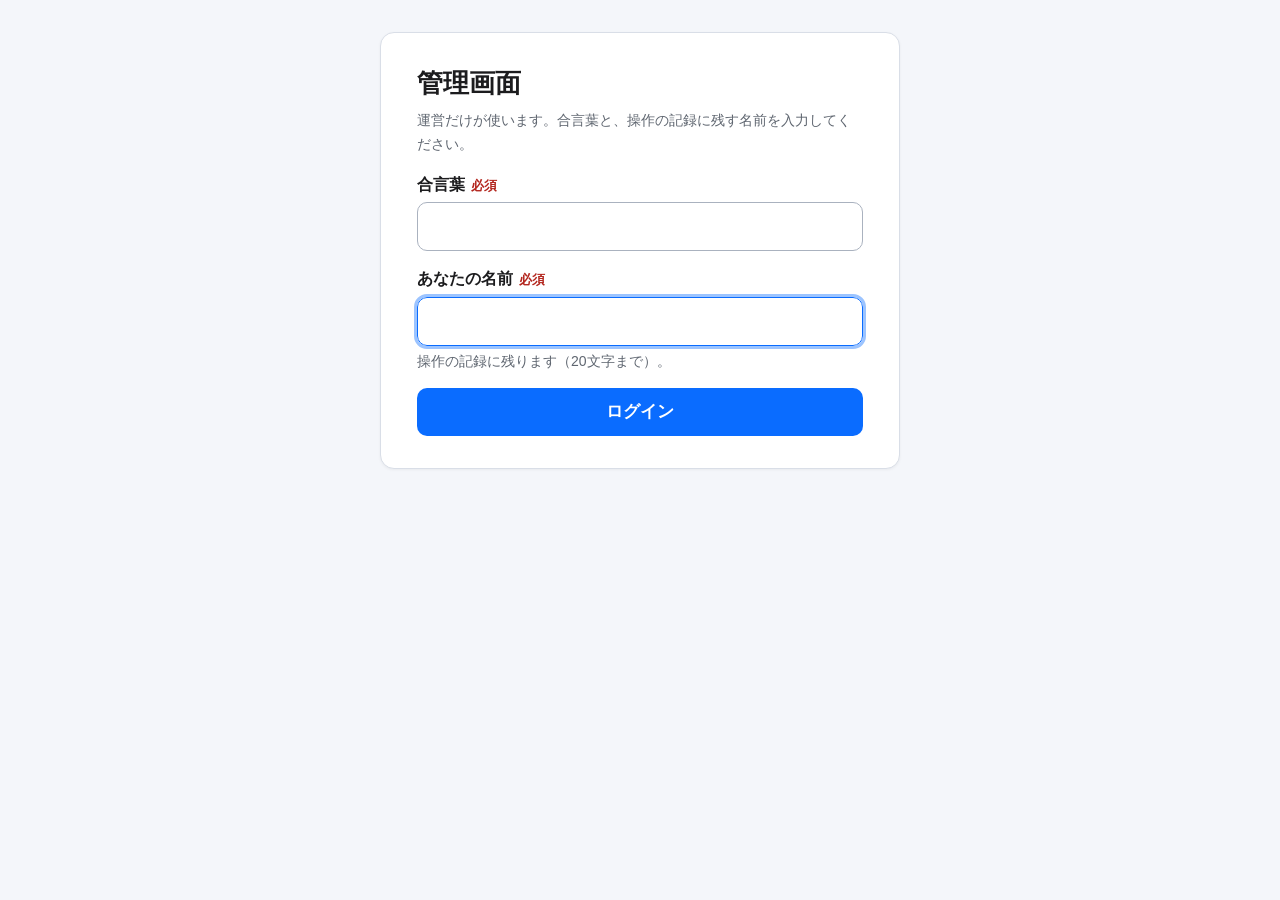
==== admin.html @ b3010f96 "Add files via upload" ====
<!DOCTYPE html>
<html lang="ja">
<head>
<meta charset="utf-8">
<meta name="viewport" content="width=device-width, initial-scale=1">
<meta name="robots" content="noindex">
<title>管理画面</title>
<link rel="stylesheet" href="css/style.css">
</head>
<body>
<div class="wrap" id="app"><p class="muted">読み込み中…</p></div>
<script src="js/config.js"></script>
<script src="js/rules.js"></script>
<script src="js/api.js"></script>
<script src="js/person-fields.js"></script>
<script src="js/page-admin.js"></script>
</body>
</html>
---- css/style.css ----
/* 色とフォントは、ここ（:root）だけ直せば全体が変わります */
:root{
  --bg:#f4f6fa; --card:#fff; --text:#1c1c1e; --muted:#5f6670; --line:#d9dee7;
  --accent:#0a6cff; --accent-d:#0856cc; --accent-bg:#e8f1ff; --focus:#9cc4ff;
  --ok:#1a7f37; --ok-bg:#e6f4ea;
  --wait:#9a5b00; --wait-bg:#fff3d6; --ng:#b3261e; --ng-bg:#fde8e6; --gray-bg:#eceef2;
  --input-border:#aab2bf; --disabled:#b9c0cc; --overlay:rgba(28,28,30,.55);
  --font:"Hiragino Kaku Gothic ProN","Hiragino Sans","Yu Gothic","Noto Sans JP",sans-serif;
}
*{box-sizing:border-box}
[hidden]{display:none!important}
html{-webkit-text-size-adjust:100%}
body{margin:0;background:var(--bg);color:var(--text);font-family:var(--font);font-size:16px;line-height:1.7;overflow-wrap:anywhere}
.wrap{max-width:720px;margin:0 auto;padding:16px}
.frame{background:var(--card);border:1px solid var(--line);border-radius:14px;padding:20px 16px;box-shadow:0 1px 3px rgba(0,0,0,.05);margin:0 0 16px}
h1{font-size:22px;line-height:1.4;margin:0 0 4px}
h2{font-size:18px;margin:20px 0 8px}
p{margin:8px 0}
.muted{color:var(--muted);font-size:14px}
.meta{margin:8px 0 0;padding:0;list-style:none;font-size:15px}
.meta li{margin:2px 0}
.banner{border-radius:12px;padding:14px;margin:16px 0;text-align:center}
.banner.before{background:var(--gray-bg)}
.banner.open{background:var(--ok-bg);color:var(--ok);font-weight:700}
.banner.wait{background:var(--wait-bg);color:var(--wait);font-weight:700}
.banner.closed{background:var(--gray-bg);color:var(--muted);font-weight:700}
.count{font-size:28px;font-weight:700;letter-spacing:.02em;color:var(--text)}
.notices{margin:12px 0 0;padding:0;list-style:none}
.notices li{background:var(--wait-bg);border-radius:10px;padding:10px 12px;margin:8px 0;font-size:15px}
.notices b{display:block}
.cat{border:1px solid var(--line);border-radius:12px;padding:12px 14px;margin:10px 0}
.cat-head{display:flex;justify-content:space-between;gap:8px;align-items:flex-start;flex-wrap:wrap}
.cat-name{font-weight:700}
.cat-sub{font-size:14px;color:var(--muted)}
.chip{display:inline-block;font-size:14px;font-weight:700;border-radius:99px;padding:2px 12px;white-space:nowrap}
.chip.ok{background:var(--ok-bg);color:var(--ok)}
.chip.wait{background:var(--wait-bg);color:var(--wait)}
.chip.gray{background:var(--gray-bg);color:var(--muted)}
.bar{height:8px;background:var(--gray-bg);border-radius:99px;margin-top:8px;overflow:hidden}
.bar i{display:block;height:100%;background:var(--accent)}
.bar i.full{background:var(--wait)}
.btn{display:flex;align-items:center;justify-content:center;width:100%;min-height:48px;padding:10px 16px;border:0;border-radius:10px;background:var(--accent);color:#fff;font:inherit;font-weight:700;font-size:17px;text-decoration:none;cursor:pointer}
.btn:hover{background:var(--accent-d)}
.btn.disabled,.btn:disabled{background:var(--disabled);cursor:not-allowed}
.btn.sub{background:#fff;color:var(--accent);border:2px solid var(--accent)}
.btn.danger{background:#fff;color:var(--ng);border:2px solid var(--ng)}
.btn.danger:hover{background:var(--ng-bg)}
.btn-row{display:flex;gap:10px;flex-wrap:wrap;margin-top:12px}
.btn-row .btn{flex:1 1 200px}
.btn.link{background:none;color:var(--accent);min-height:44px;width:auto;padding:6px 0;font-weight:400;font-size:16px;justify-content:flex-start}
.field{margin:14px 0}
label,.lbl{display:block;font-weight:700;margin-bottom:4px;font-size:16px}
.ymd{display:flex;align-items:center;gap:4px}
.ymd input{flex:0 1 auto;min-width:0;text-align:center;padding:10px 4px}
.ymd input.y{width:5em}
.ymd input.md{width:3.2em}
.ymd span{margin-right:6px}
.seg{display:flex;gap:8px}
.seg label{position:relative;flex:1 1 0;margin:0;font-size:15px}
.seg input{position:absolute;opacity:0;width:1px;height:1px;min-height:0;padding:0;border:0}
.seg span{display:flex;align-items:center;justify-content:center;min-height:48px;padding:6px 8px;border:2px solid var(--input-border);border-radius:10px;background:#fff;color:var(--muted);text-align:center;line-height:1.3;cursor:pointer}
.seg input:checked+span{border-color:var(--accent);background:var(--accent-bg);color:var(--accent)}
.seg input:checked+span::before{content:"✓";margin-right:4px}
.seg input:focus-visible+span{outline:3px solid var(--focus)}
.dupr-num{margin-top:8px}
fieldset:not([data-dupr="yes"]) .dupr-num,fieldset:not([data-dupr="yes"]) .dupr-id{display:none}
.req{color:var(--ng);font-size:13px;margin-left:6px}
.opt{color:var(--muted);font-size:13px;margin-left:6px;font-weight:400}
input,select,textarea{width:100%;min-height:48px;padding:10px 12px;font:inherit;font-size:16px;border:1px solid var(--input-border);border-radius:10px;background:#fff;color:var(--text)}
input:focus,select:focus,textarea:focus{outline:3px solid var(--focus);border-color:var(--accent)}
input.invalid,select.invalid,textarea.invalid{border-color:var(--ng);border-width:2px}
.hint{font-size:14px;color:var(--muted);margin:4px 0 0}
.err{font-size:14px;font-weight:700;color:var(--ng);margin:4px 0 0}
.err:empty{display:none}
.alert{background:var(--ng-bg);color:var(--ng);border-radius:10px;padding:10px 12px;font-weight:700;margin:12px 0}
.alert:empty{display:none}
textarea{min-height:140px;resize:vertical;line-height:1.6}
fieldset{border:1px solid var(--line);border-radius:12px;padding:4px 14px 14px;margin:16px 0;min-width:0}
legend{font-weight:700;padding:0 8px;font-size:17px}
.overlay{position:fixed;inset:0;z-index:10;background:var(--overlay);display:flex;align-items:center;justify-content:center;padding:16px}
.dialog{background:#fff;border-radius:14px;padding:22px 18px;text-align:center;max-width:420px;width:100%}
.dialog:focus{outline:none}
.spin{width:36px;height:36px;border:4px solid var(--gray-bg);border-top-color:var(--accent);border-radius:50%;margin:0 auto 12px;animation:spin 1s linear infinite}
@keyframes spin{to{transform:rotate(360deg)}}
.big-status{text-align:center;border-radius:14px;padding:18px 12px;margin:8px 0 16px}
.big-status.ok{background:var(--ok-bg);color:var(--ok)}
.big-status.wait{background:var(--wait-bg);color:var(--wait)}
.big-status .t{font-size:24px;font-weight:700;line-height:1.4}
.no{font-size:26px;font-weight:700;letter-spacing:.06em;text-align:center;margin:4px 0}
.linkbox{display:flex;gap:8px;flex-wrap:wrap;align-items:stretch}
.linkbox input{flex:1 1 220px;min-width:0;background:var(--gray-bg)}
.linkbox .btn{flex:0 0 auto;width:auto;min-width:120px}
.warn{background:var(--wait-bg);border-radius:10px;padding:10px 12px;font-size:15px;margin:12px 0}
dl.sum{margin:8px 0;display:grid;grid-template-columns:7em 1fr;gap:6px 8px}
dl.sum dt{color:var(--muted);font-size:15px}
dl.sum dd{margin:0}
h3{font-size:17px;margin:16px 0 4px}
/* ---- 管理画面（admin.html） ---- */
.tablewrap{overflow-x:auto;-webkit-overflow-scrolling:touch;margin:8px 0;border:1px solid var(--line);border-radius:10px}
table{border-collapse:collapse;width:100%;min-width:560px;font-size:14px;background:#fff}
th,td{padding:8px 10px;border-bottom:1px solid var(--line);text-align:left;white-space:nowrap;vertical-align:middle}
th{background:var(--gray-bg);font-size:13px}
table.atable{min-width:960px}
table.atable td.wrapok{white-space:normal;min-width:6em}
tr.cancelled td{color:var(--muted);text-decoration:line-through}
tr.cancelled td:nth-child(2){text-decoration:none}
.admin-stat{display:flex;gap:8px;flex-wrap:wrap;margin:8px 0}
.tabs{gap:4px;flex-wrap:wrap;margin:14px 0 0;border-bottom:2px solid var(--line)}
.tab{display:block;padding:8px 16px 6px;border:1px solid transparent;border-bottom:0;border-radius:10px 10px 0 0;background:none;color:var(--muted);font:inherit;text-align:center;font-size:15px;line-height:1.4;margin-bottom:-2px;cursor:pointer}
.tab small{display:block;font-size:12px}
.tab.on{background:#fff;color:var(--text);font-weight:700;border-color:var(--line);border-bottom:2px solid #fff}
.tab:hover{color:var(--accent)}
.only-pc{display:none}
.btn.mini{white-space:nowrap;width:auto;min-height:44px;padding:6px 12px;font-size:14px;border-width:2px}
.ops{display:flex;gap:6px;flex-wrap:wrap}
.head-row{display:flex;justify-content:space-between;align-items:flex-start;gap:12px;flex-wrap:wrap}
.cap-row{display:flex;gap:8px;align-items:flex-end;flex-wrap:wrap;margin:8px 0}
.cap-row .field{margin:0;flex:0 1 160px}
.cap-row .btn{width:auto;min-width:120px}
.dialog.form{text-align:left;max-width:720px;max-height:92vh;overflow:auto}
.dialog.form h2{margin-top:0}
.plain{margin:6px 0;padding:0 0 0 1.2em}
@media (min-width:700px){.wrap{padding:24px}.frame{padding:28px}h1{font-size:26px}}
/* ---- PC向け（画面の幅が960px以上のとき） ---- */
@media (min-width:960px){
  .wrap{max-width:1200px;padding:32px}
  .frame{padding:32px 36px}
  #v-form{max-width:960px;margin-left:auto;margin-right:auto}
  #v-done,#v-message,#v-my{max-width:640px;margin-left:auto;margin-right:auto}
  .event-grid{display:grid;grid-template-columns:minmax(0,1fr) 360px;column-gap:36px;grid-template-areas:"cats meta" "cats notices" "cats banner" "cats note" "cats btn" "cats .";grid-template-rows:auto auto auto auto auto 1fr;margin-top:16px}
  .event-grid>.meta{grid-area:meta;margin:0 0 12px;padding:14px 16px;background:var(--bg);border-radius:12px}
  .event-grid>.notices{grid-area:notices;margin:0 0 12px}
  .event-grid>.banner{grid-area:banner;margin:0 0 12px}
  .event-grid>.note{grid-area:note;margin:0 0 4px}
  .event-grid>.btn{grid-area:btn;margin-top:4px!important}
  .event-grid>.cats{grid-area:cats}
  .event-grid>.cats>h2{margin-top:0}
  .fgrid{display:grid;grid-template-columns:1fr 1fr;column-gap:24px}
  .fgrid>.field{margin:10px 0}
  fieldset{padding:8px 20px 14px}
  .field.pc-half{max-width:calc(50% - 12px)}
  .btn.pc-center{max-width:400px;margin-left:auto;margin-right:auto}
  /* 管理画面：タブで切り替え・表は横スクロールなし */
  .only-sp{display:none}
  .only-pc{display:block}
  .tabs.only-pc{display:flex}
  .tablewrap{overflow-x:visible}
  table,table.atable{min-width:0;font-size:15px}
  th,td{padding:10px 12px}
  table.atable th,table.atable td{padding:8px 8px}
  .cap-row .field{flex:0 1 200px}
}
@media (min-width:960px) and (max-width:1139px){
  table.atable{font-size:14px}
  table.atable th,table.atable td{padding:8px 5px}
  table.atable .chip{font-size:13px;padding:2px 8px}
  .btn.mini{padding:6px 8px;font-size:13px}
}
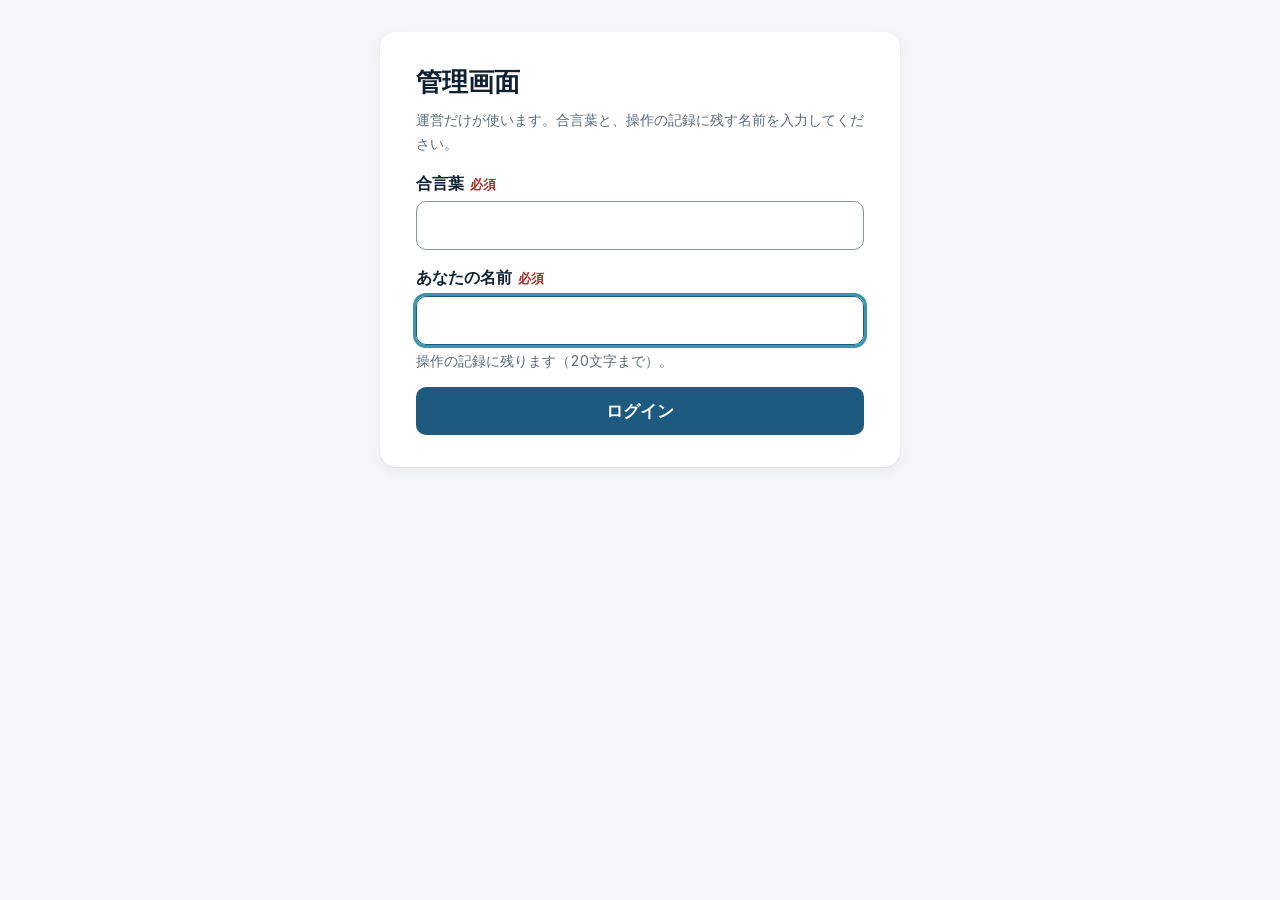
==== commit 62a9c430: "Add files via upload" ====
--- a/admin.html
+++ b/admin.html
@@ -4,7 +4,8 @@
 <meta charset="utf-8">
 <meta name="viewport" content="width=device-width, initial-scale=1">
 <meta name="robots" content="noindex">
-<title>管理画面</title>
+<title>東海地区交流大会 Vol.3｜管理画面</title>
+<link rel="icon" href="img/favicon.svg" type="image/svg+xml">
 <link rel="stylesheet" href="css/style.css">
 </head>
 <body>
--- a/css/style.css
+++ b/css/style.css
@@ -1,18 +1,36 @@
-/* 色とフォントは、ここ（:root）だけ直せば全体が変わります */
+/* 数字と英字だけ Inter（自分のサイトから出す。日本語は下の --font の標準フォント）。太さは 400 と 700 の2つだけ（600 は 700 で出る） */
+@font-face{font-family:"Inter";font-style:normal;font-weight:400;font-display:swap;src:url(../fonts/inter-latin.woff2) format("woff2");unicode-range:U+0000-00FF, U+0131, U+0152-0153, U+02BB-02BC, U+02C6, U+02DA, U+02DC, U+0304, U+0308, U+0329, U+2000-206F, U+20AC, U+2122, U+2191, U+2193, U+2212, U+2215, U+FEFF, U+FFFD}
+@font-face{font-family:"Inter";font-style:normal;font-weight:700;font-display:swap;src:url(../fonts/inter-latin.woff2) format("woff2");unicode-range:U+0000-00FF, U+0131, U+0152-0153, U+02BB-02BC, U+02C6, U+02DA, U+02DC, U+0304, U+0308, U+0329, U+2000-206F, U+20AC, U+2122, U+2191, U+2193, U+2212, U+2215, U+FEFF, U+FFFD}
+/* 色とフォントは、ここ（:root）だけ直せば全体が変わります
+   配色（2026-11-25）：土台の紺・海の青・水色はそのまま。背景・文字・線をやわらかくし、箱は枠線でなく影で区切る（--line-soft は表の中の区切り、--mine-bg は自分の行、--chip は小さな印） */
 :root{
-  --bg:#f4f6fa; --card:#fff; --text:#1c1c1e; --muted:#5f6670; --line:#d9dee7;
-  --accent:#0a6cff; --accent-d:#0856cc; --accent-bg:#e8f1ff; --focus:#9cc4ff;
-  --ok:#1a7f37; --ok-bg:#e6f4ea;
-  --wait:#9a5b00; --wait-bg:#fff3d6; --ng:#b3261e; --ng-bg:#fde8e6; --gray-bg:#eceef2;
-  --input-border:#aab2bf; --disabled:#b9c0cc; --overlay:rgba(28,28,30,.55);
-  --font:"Hiragino Kaku Gothic ProN","Hiragino Sans","Yu Gothic","Noto Sans JP",sans-serif;
+  --bg:#f4f6f8; --card:#fff; --text:#0f2133; --muted:#5a6b7b; --line:#e1e7ec; --line-soft:#eef2f5;
+  --accent:#1e5a80; --accent-d:#16465f; --accent-bg:#e4edf3; --focus:#3b95ad; --tint:#f4f8fb;
+  --ok:#1a6650; --ok-bg:#e1efe9;
+  --wait:#7d4e00; --wait-bg:#f8eed8; --wait-bar:#b9822c; --ng:#a3302a; --ng-bg:#f8e6e3; --gray-bg:#e8edf1;
+  --input-border:#8394a2; --pill-border:#c2cdd6; --disabled:#dce3e9; --overlay:rgba(20,38,58,.55);
+  --brand:#14263a; --sky:#7fccdd;
+  --mine-bg:#e8f1f7; --chip:#14526f; --chip-bg:#e3f4f8; --sub-on-brand:#c9d6e1;
+  --radius-card:16px; --shadow-card:0 1px 2px rgba(15,33,51,.06),0 4px 14px rgba(15,33,51,.05); --shadow-raise:0 8px 22px rgba(15,33,51,.18);
+  --font:"Inter","Hiragino Kaku Gothic ProN","Hiragino Sans","Yu Gothic","Noto Sans JP",sans-serif;
 }
 *{box-sizing:border-box}
 [hidden]{display:none!important}
 html{-webkit-text-size-adjust:100%}
-body{margin:0;background:var(--bg);color:var(--text);font-family:var(--font);font-size:16px;line-height:1.7;overflow-wrap:anywhere}
+body{margin:0;background:var(--bg);color:var(--text);font-family:var(--font);font-size:16px;line-height:1.7;overflow-wrap:anywhere;font-variant-numeric:tabular-nums}
+/* ページの上の紺の帯（右の斜めの2本は、ポスターの形をもとにした飾り） */
+.site-head{position:relative;overflow:hidden;background:var(--brand);color:#fff}
+.site-head::before,.site-head::after{content:"";position:absolute;top:0;bottom:0;transform:skewX(-28deg)}
+.site-head::before{right:46px;width:34px;background:var(--accent)}
+.site-head::after{right:14px;width:16px;background:var(--sky);opacity:.55}
+.site-head-in{position:relative;z-index:1;max-width:720px;margin:0 auto;padding:12px 96px 12px 16px;display:flex;align-items:baseline;flex-wrap:wrap;gap:0 12px}
+.site-brand{font-size:12px;font-weight:700;letter-spacing:.08em;color:var(--sky)}
+.site-name{font-size:16px;font-weight:700;line-height:1.4}
+body.screen .site-head{display:none}
+/* 見出しの前の、水色の斜めの印 */
+.frame h2:not(.pr-title)::before{content:"";display:inline-block;width:6px;height:.95em;margin-right:8px;background:var(--sky);transform:skewX(-20deg);vertical-align:-.1em}
 .wrap{max-width:720px;margin:0 auto;padding:16px}
-.frame{background:var(--card);border:1px solid var(--line);border-radius:14px;padding:20px 16px;box-shadow:0 1px 3px rgba(0,0,0,.05);margin:0 0 16px}
+.frame{background:var(--card);border-radius:var(--radius-card);padding:20px 16px;box-shadow:var(--shadow-card);margin:0 0 16px}
 h1{font-size:22px;line-height:1.4;margin:0 0 4px}
 h2{font-size:18px;margin:20px 0 8px}
 p{margin:8px 0}
@@ -24,31 +42,66 @@
 .banner.open{background:var(--ok-bg);color:var(--ok);font-weight:700}
 .banner.wait{background:var(--wait-bg);color:var(--wait);font-weight:700}
 .banner.closed{background:var(--gray-bg);color:var(--muted);font-weight:700}
+/* 大会ページの見出し（D1）：右上に、ポスターと同じ傾きの斜めの帯3本と点を薄く敷く。文字は帯の手前で、地は白のまま（帯は右の端に寄せ、濃さも薄くして読みやすさを保つ） */
+.ev-hero{position:relative;margin:-20px -16px 0;padding:20px 16px 4px;border-radius:var(--radius-card) var(--radius-card) 0 0;overflow:hidden}
+.ev-hero>*{position:relative;z-index:1}
+.ev-hero::before{content:"";position:absolute;top:-10px;right:-30px;width:150px;height:calc(100% + 20px);
+  background:linear-gradient(90deg,transparent 0 18px,var(--sky) 18px 40px,transparent 40px 58px,var(--accent) 58px 70px,transparent 70px 88px,var(--sky) 88px 96px,transparent 96px);
+  opacity:.2;transform:skewX(-22deg)}
+.ev-hero::after{content:"";position:absolute;top:10px;right:118px;width:56px;height:36px;
+  background:radial-gradient(circle,var(--sky) 2.5px,transparent 3px) 0 0/12px 12px;opacity:.5}
+/* 大会ページの主ボタン（T1）：スマホではバナーの直下と、カテゴリの下の2か所。PC では下だけ（右の列） */
+.event-grid>.btn-top{margin:0 0 16px}
+.event-grid>.btn-main{margin-top:16px}
+.btn.link.to-event{display:flex;margin:0 0 4px;font-size:15px;text-decoration:underline;text-underline-offset:3px}
 .count{font-size:28px;font-weight:700;letter-spacing:.02em;color:var(--text)}
 .notices{margin:12px 0 0;padding:0;list-style:none}
 .notices li{background:var(--wait-bg);border-radius:10px;padding:10px 12px;margin:8px 0;font-size:15px}
 .notices b{display:block}
 .cat{border:1px solid var(--line);border-radius:12px;padding:12px 14px;margin:10px 0}
-.cat-head{display:flex;justify-content:space-between;gap:8px;align-items:flex-start;flex-wrap:wrap}
+/* 札（受付終了・残り○組など）は右上にそろえる（2026-11-27 レビュー9）。
+   ただし名前と札が1行に収まらないときは、札を名前の下の行へ回す（名前が「ミックスダ／ブルス」と途中で折れないように。2026-11-27 指示 T7）。
+   名前の側は、折り返さない長さ（max-content）を基本にし、それでも行に収まらない長い名前だけ折り返す */
+.cat-head{display:flex;flex-wrap:wrap;justify-content:space-between;gap:4px 8px;align-items:flex-start}
+.cat-head>div:first-child{flex:1 0 auto;max-width:100%;min-width:0}
+.cat-head .chip{flex:none}
 .cat-name{font-weight:700}
 .cat-sub{font-size:14px;color:var(--muted)}
 .chip{display:inline-block;font-size:14px;font-weight:700;border-radius:99px;padding:2px 12px;white-space:nowrap}
 .chip.ok{background:var(--ok-bg);color:var(--ok)}
 .chip.wait{background:var(--wait-bg);color:var(--wait)}
 .chip.gray{background:var(--gray-bg);color:var(--muted)}
+/* 札のアイコン（D2）。文字の前に小さく、文字と同じ色 */
+.chip-i{display:inline-block;width:14px;height:14px;margin:0 4px 0 -2px;vertical-align:-2px;flex:none}
 .bar{height:8px;background:var(--gray-bg);border-radius:99px;margin-top:8px;overflow:hidden}
 .bar i{display:block;height:100%;background:var(--accent)}
-.bar i.full{background:var(--wait)}
+.bar i.full{background:var(--wait-bar)}
+.bar-n{margin-top:4px;font-size:13px;color:var(--muted);text-align:right;font-variant-numeric:tabular-nums}
 .btn{display:flex;align-items:center;justify-content:center;width:100%;min-height:48px;padding:10px 16px;border:0;border-radius:10px;background:var(--accent);color:#fff;font:inherit;font-weight:700;font-size:17px;text-decoration:none;cursor:pointer}
 .btn:hover{background:var(--accent-d)}
-.btn.disabled,.btn:disabled{background:var(--disabled);cursor:not-allowed}
+/* 送信ボタンの直上の見直し用の1行（T4） */
+.send-sum{margin:12px 0 8px;padding:8px 12px;border-radius:10px;background:var(--tint);font-size:14px;line-height:1.5}
+.send-sum-l{display:block;font-size:12px;color:var(--muted)}
+#send-sum-t{font-weight:700}
+#send-sum-t .nw{display:inline-block;max-width:100%}
+/* 2行のボタン：1行目が本文、2行目が補足。どちらも行の途中では折り返さない */
+.btn-2l{flex-direction:column;gap:2px;line-height:1.35}
+.btn-2l>span{white-space:nowrap}
+.btn-2l .btn-note{font-size:14px}
+.btn.disabled,.btn:disabled{background:var(--disabled);color:var(--muted);cursor:not-allowed}
 .btn.sub{background:#fff;color:var(--accent);border:2px solid var(--accent)}
 .btn.danger{background:#fff;color:var(--ng);border:2px solid var(--ng)}
 .btn.danger:hover{background:var(--ng-bg)}
 .btn-row{display:flex;gap:10px;flex-wrap:wrap;margin-top:12px}
 .btn-row .btn{flex:1 1 200px}
 .btn.link{background:none;color:var(--accent);min-height:44px;width:auto;padding:6px 0;font-weight:400;font-size:16px;justify-content:flex-start}
-.field{margin:14px 0}
+/* position:relative は、所属サークルの入力候補（club-suggest.js）を欄のすぐ下に重ねるため */
+.field{margin:14px 0;position:relative}
+/* 所属サークルの入力候補 */
+.suggest{position:absolute;left:0;right:0;z-index:5;margin:2px 0 0;padding:0;list-style:none;background:#fff;border:1px solid var(--input-border);border-radius:10px;box-shadow:0 4px 12px rgba(0,0,0,.15);overflow:hidden}
+.suggest[hidden]{display:none}
+.suggest li{min-height:40px;padding:10px 12px;font-size:16px;cursor:pointer}
+.suggest li:hover,.suggest li[aria-selected="true"]{background:var(--accent-bg)}
 label,.lbl{display:block;font-weight:700;margin-bottom:4px;font-size:16px}
 .ymd{display:flex;align-items:center;gap:4px}
 .ymd input{flex:0 1 auto;min-width:0;text-align:center;padding:10px 4px}
@@ -120,11 +173,20 @@
 .dialog.form{text-align:left;max-width:720px;max-height:92vh;overflow:auto}
 .dialog.form h2{margin-top:0}
 .plain{margin:6px 0;padding:0 0 0 1.2em}
-@media (min-width:700px){.wrap{padding:24px}.frame{padding:28px}h1{font-size:26px}}
+@media (min-width:700px){.wrap{padding:24px}.frame{padding:28px}h1{font-size:26px}.site-head-in{padding:14px 120px 14px 24px}}
+@media (min-width:700px){.ev-hero{margin:-28px -28px 0;padding:28px 28px 4px}.ev-hero::before{width:220px}.ev-hero::after{right:180px}}
+@media (min-width:960px){
+  .site-head-in{max-width:1200px;padding:16px 200px 16px 32px}
+  .site-head.wide .site-head-in{max-width:1100px}
+  .site-head::before{right:90px;width:60px}
+  .site-head::after{right:40px;width:26px}
+  .site-name{font-size:17px}
+}
 /* ---- PC向け（画面の幅が960px以上のとき） ---- */
 @media (min-width:960px){
   .wrap{max-width:1200px;padding:32px}
   .frame{padding:32px 36px}
+  .ev-hero{margin:-32px -36px 0;padding:32px 36px 4px}
   #v-form{max-width:960px;margin-left:auto;margin-right:auto}
   #v-done,#v-message,#v-my{max-width:640px;margin-left:auto;margin-right:auto}
   .event-grid{display:grid;grid-template-columns:minmax(0,1fr) 360px;column-gap:36px;grid-template-areas:"cats meta" "cats notices" "cats banner" "cats note" "cats btn" "cats .";grid-template-rows:auto auto auto auto auto 1fr;margin-top:16px}
@@ -132,7 +194,8 @@
   .event-grid>.notices{grid-area:notices;margin:0 0 12px}
   .event-grid>.banner{grid-area:banner;margin:0 0 12px}
   .event-grid>.note{grid-area:note;margin:0 0 4px}
-  .event-grid>.btn{grid-area:btn;margin-top:4px!important}
+  .event-grid>.btn{grid-area:btn;margin-top:4px}
+  .event-grid>.btn-top{display:none}
   .event-grid>.cats{grid-area:cats}
   .event-grid>.cats>h2{margin-top:0}
   .fgrid{display:grid;grid-template-columns:1fr 1fr;column-gap:24px}
@@ -140,6 +203,7 @@
   fieldset{padding:8px 20px 14px}
   .field.pc-half{max-width:calc(50% - 12px)}
   .btn.pc-center{max-width:400px;margin-left:auto;margin-right:auto}
+  .send-sum.pc-center{max-width:400px;margin-left:auto;margin-right:auto}
   /* 管理画面：タブで切り替え・表は横スクロールなし */
   .only-sp{display:none}
   .only-pc{display:block}
@@ -156,3 +220,481 @@
   table.atable .chip{font-size:13px;padding:2px 8px}
   .btn.mini{padding:6px 8px;font-size:13px}
 }
+
+/* 入力欄を押したら、見本の文字（placeholder）を消す。見本の数字が入力済みの値に見えてしまうため */
+input:focus::placeholder,textarea:focus::placeholder{color:transparent}
+
+/* ---- 本部の結果入力（honbu.html） ---- */
+.warnbox{border-radius:10px;padding:10px 12px;font-size:15px;margin:10px 0}
+.warnbox.ng{background:var(--ng-bg);color:var(--ng)}
+.warnbox.wait{background:var(--wait-bg);color:var(--wait)}
+.warnbox.ok{background:var(--ok-bg);color:var(--ok)}
+.hq-grid{display:grid;gap:16px;grid-template-columns:minmax(0,1fr)}
+.hq-grid>*{min-width:0}
+.matchbox{border:2px solid var(--accent);border-radius:12px;padding:12px 14px;background:var(--tint)}
+.vs{display:grid;grid-template-columns:1fr auto 1fr;gap:8px;align-items:center;margin:10px 0}
+.side{background:#fff;border:1px solid var(--line);border-radius:10px;padding:8px 10px;text-align:center}
+.side .pno{font-size:28px;font-weight:700;line-height:1.2}
+.side .nm{font-size:14px}
+.vs-mid{font-weight:700;color:var(--muted)}
+.score-row{display:grid;grid-template-columns:1fr auto 1fr;gap:8px;align-items:center}
+.score-row input{font-size:32px;text-align:center;font-weight:700;min-height:64px}
+.score-row .dash{font-size:28px;text-align:center}
+.q-chip{display:inline-block;border-radius:99px;padding:2px 12px;font-weight:700;font-size:14px}
+.q-chip.zero{background:var(--ok-bg);color:var(--ok)}
+.q-chip.some{background:var(--ng-bg);color:var(--ng)}
+.qbar{position:sticky;top:0;z-index:6;display:flex;gap:10px;align-items:center;justify-content:space-between;flex-wrap:wrap;background:var(--ng);color:#fff;font-weight:700;border-radius:10px;padding:8px 12px;margin:0 0 12px}
+.qbar .btn{background:#fff;color:var(--ng)}
+.rec{display:flex;gap:8px;align-items:center;justify-content:space-between;flex-wrap:wrap;border-bottom:1px solid var(--line);padding:6px 0;font-size:15px}
+.rec .ops{flex:0 0 auto}
+.rules{border:0;background:var(--accent-bg);border-radius:12px;padding:8px 14px;margin:10px 0;font-size:14px}
+.rules ul{margin:2px 0 0;padding-left:1.3em}
+.tiebox{border:2px solid var(--ng);background:var(--ng-bg);border-radius:12px;padding:10px 14px;margin:10px 0}
+.tiebox select{width:auto;min-width:6em;min-height:44px;margin:2px 4px 2px 0}
+.tiebox label{display:inline-block;font-weight:400;margin-right:8px}
+.btn.sm{min-height:44px;padding:4px 12px;font-size:14px;width:auto}
+@media (min-width:960px){
+  .hq-grid{grid-template-columns:minmax(0,1fr) minmax(0,1fr);align-items:start;column-gap:32px}
+}
+
+/* ---- 管理画面の「抽選」「タイムテーブル」タブ ---- */
+.maintabs{display:flex;gap:4px;margin:12px 0 0;border-bottom:2px solid var(--line)}
+.maintabs .tab{flex:1 0 auto;min-height:48px;font-size:16px;white-space:nowrap;padding-left:8px;padding-right:8px}
+.lot-grid{display:grid;gap:12px;grid-template-columns:minmax(0,1fr)}
+.lot-grid>*{min-width:0}
+.lot-grid .cat{margin:0}
+.lot-groups{margin-top:10px}
+.lot-groups summary{cursor:pointer;min-height:44px;display:flex;align-items:center;color:var(--accent);font-weight:700}
+.grp{margin:10px 0 0;font-size:15px}
+.pills{display:flex;gap:6px;flex-wrap:wrap;margin:8px 0}
+.pill{font:inherit;font-size:15px;border:2px solid var(--pill-border);background:#fff;color:var(--muted);border-radius:99px;padding:2px 16px;min-height:44px;cursor:pointer}
+.pill.on{border-color:var(--accent);background:var(--accent-bg);color:var(--accent);font-weight:700}
+.ttscroll{overflow-x:auto;-webkit-overflow-scrolling:touch;border:1px solid var(--line);border-radius:10px;margin:8px 0}
+table.tt{border-collapse:separate;border-spacing:0;table-layout:fixed;width:100%;min-width:780px;font-size:13px}
+.tt th,.tt td{border-right:1px solid var(--line);border-bottom:1px solid var(--line);text-align:center;padding:0;line-height:1.35;white-space:normal}
+.tt thead th{background:var(--gray-bg);position:sticky;top:0;padding:6px 2px}
+.tt th.tm{width:64px;background:var(--gray-bg);position:sticky;left:0;z-index:1;font-size:13px;padding:3px 2px}
+.tt tr.sp td{background:var(--bg);color:var(--muted);font-weight:700;padding:8px 4px}
+.tt td.cell{height:60px;background:#fff;vertical-align:middle}
+.tt td.cell.done{background:var(--ok-bg)}
+.tt td.cell.sel{outline:3px solid var(--accent);outline-offset:-3px;background:var(--accent-bg)}
+.tt .tc{display:flex;flex-direction:column;align-items:center;justify-content:center;width:100%;height:100%;min-height:60px;min-width:44px;background:none;border:0;font:inherit;color:inherit;cursor:pointer;padding:3px 2px}
+.tt .tc:hover{background:var(--accent-bg)}
+.tt .tc-cat{font-size:12px;color:var(--muted)}
+.tt .tc-pair{font-size:16px;font-weight:700}
+.tt .tc-no{font-size:12px;color:var(--muted)}
+.tt .c1{border-left:5px solid #66579f}.tt .c2{border-left:5px solid #1e5a80}.tt .c3{border-left:5px solid #1f7b80}.tt .c4{border-left:5px solid #a84468}.tt .c5{border-left:5px solid #ad5e22}
+.tt-key{margin:4px 0}
+.un-list{display:flex;gap:8px;flex-wrap:wrap}
+.chip.un{border:2px solid transparent;font:inherit;font-weight:700;min-height:44px;cursor:pointer}
+.chip.un.sel{border-color:var(--accent);background:var(--accent-bg);color:var(--accent)}
+@media (min-width:960px){
+  .lot-grid{grid-template-columns:minmax(0,1fr) minmax(0,1fr);gap:16px}
+  .ttscroll{overflow-x:auto}
+}
+.tt .tc-mark{font-size:18px;font-weight:700;line-height:1.2}
+
+/* ---- 大会進行ページ（tournament.html） ---- */
+.wrap.wide{max-width:720px}
+.t-wait{text-align:center;margin-top:24px}
+/* 「自分のペアを探す」で選んだペア：リーグ表の行とトーナメント表の欄を薄い青に、左に青い線 */
+.lg tr.mine th.lg-pair,.lg tr.mine td:not(.lg-self):not(.tie){background:var(--mine-bg)}
+.lg tr.mine th.lg-pair{box-shadow:inset 4px 0 0 var(--accent)}
+.bk-t.mine{box-shadow:inset 4px 0 0 var(--accent)}
+.bk-t.mine:not(.win){background:var(--mine-bg)}
+.lgs{display:grid;gap:8px;grid-template-columns:minmax(0,1fr)}
+.lgwrap{margin:10px 0 18px}
+table.lg{width:100%;font-size:13px;text-align:center;border:1px solid var(--line);border-collapse:collapse;background:#fff}
+.lg th,.lg td{border:1px solid var(--line);padding:4px 4px}
+.lg thead th{background:var(--gray-bg);font-size:12px;white-space:nowrap}
+.lg th.lg-pair{text-align:left;min-width:112px;background:#fff;font-weight:400;line-height:1.3}
+.lg thead th.lg-pair{background:var(--gray-bg);font-weight:700}
+.lg th.lg-pair b{display:inline-block;min-width:1.4em;font-size:16px}
+.lg th.lg-pair .n2{display:block;font-size:11px;color:var(--muted);padding-left:1.6em}
+.lg td.lg-self{background:repeating-linear-gradient(135deg,#eef2f5,#eef2f5 4px,#e1e7ec 4px,#e1e7ec 8px)}
+.lg td.lg-c{min-width:48px}
+.lg .mark{display:block;font-size:26px;font-weight:700;line-height:1.1}
+.lg .sc{display:block;font-size:12px;color:var(--muted);line-height:1.2}
+.lg td.w .mark{color:var(--ok)}
+.lg td.l .mark{color:var(--ng)}
+.lg td.fw .sc{color:var(--wait);font-weight:700}
+.lg .lg-wait{color:#a9b5bf;font-size:20px}
+.lg td.st{font-size:15px;font-weight:700;min-width:44px}
+.lg td.rk{font-size:20px;font-weight:700;color:var(--accent)}
+.lg td.rk.prov{color:var(--muted);font-size:15px}
+.lg td.rk small{display:block;font-size:10px;font-weight:400}
+.lg td.rk.tie{color:var(--ng);font-size:14px;background:var(--ng-bg)}
+.br{display:flex;gap:14px;overflow-x:auto;-webkit-overflow-scrolling:touch;padding-bottom:6px;align-items:flex-start}
+.br-col{flex:0 0 190px;display:flex;flex-direction:column;gap:8px}
+.br-col h4{margin:0;font-size:14px;color:var(--muted);text-align:center}
+.bk{border:1px solid var(--line);border-radius:10px;background:#fff;overflow:hidden}
+.bk-h{display:flex;justify-content:space-between;gap:4px;background:var(--gray-bg);padding:2px 8px;font-size:12px;color:var(--muted)}
+.bk-h b{font-size:16px;color:var(--text)}
+.bk-t{padding:3px 8px;font-size:13px;line-height:1.3;border-top:1px solid var(--line)}
+.bk-t .ref{color:var(--muted)}
+.bk-t b{margin-right:4px}
+.bk-t small{display:block;color:var(--muted);font-size:11px}
+.bk-t.win{background:var(--ok-bg);font-weight:700}
+.bk-s{border-top:1px solid var(--line);padding:2px 8px;font-size:13px;text-align:right;color:var(--muted)}
+@media (min-width:960px){
+  .wrap.wide{max-width:1100px}
+  .lgs{grid-template-columns:minmax(0,1fr) minmax(0,1fr);gap:4px 24px}
+}
+
+/* ---- 進み具合（スマホ）：tour-phone.js。tp- は全体・状態の行・下のタブ・カテゴリの列、rk- は組の順位の一覧 ----
+   中身は PC でも 720px の幅。ページの下に、下のタブの高さ分（＋iPhone のホームバーの分）の余白 */
+#tp{max-width:720px;margin:0 auto;padding-bottom:76px;padding-bottom:calc(76px + env(safe-area-inset-bottom))}
+.tp-head{display:flex;align-items:flex-end;justify-content:space-between;gap:12px;margin:0 0 14px}
+.tp-head-t{min-width:0}
+.tp-head h1{margin:0;font-size:20px;line-height:1.35}
+.tp-upd{margin:2px 0 0;font-size:13px;color:var(--muted)}
+.tp-reload{flex:0 0 auto;display:flex;align-items:center;justify-content:center;width:44px;height:44px;padding:0;border:0;border-radius:99px;background:var(--card);color:var(--accent);box-shadow:var(--shadow-card);cursor:pointer}
+.tp-reload[aria-disabled="true"]{color:var(--muted);box-shadow:none;cursor:default}   /* 読み込み中（押せない。フォーカスは残す） */
+#tp-warn .warn{margin:0 0 14px}
+.tp-note{margin:0;padding:16px;background:var(--card);border-radius:var(--radius-card);box-shadow:var(--shadow-card);color:var(--muted);font-size:15px}
+.tp-chip{display:inline-block;padding:1px 10px;border-radius:99px;background:var(--chip-bg);color:var(--chip);font-size:13px;font-weight:700;line-height:1.6;white-space:nowrap}
+.tp-reload:focus-visible,.tp-tab:focus-visible,.tp-cat:focus-visible,.rk-row:focus-visible{outline:3px solid var(--focus);outline-offset:1px}
+.rk-row:focus-visible{outline-offset:-3px}
+/* カテゴリの横1列（折り返さない）。右端が切れていると分かるように、右の端を薄くする */
+.tp-cats{display:flex;gap:8px;overflow-x:auto;-webkit-overflow-scrolling:touch;scrollbar-width:thin;scroll-padding-inline:4px 32px;padding:4px;margin:0 -4px 6px;
+  -webkit-mask-image:linear-gradient(to right,#000 calc(100% - 28px),transparent);mask-image:linear-gradient(to right,#000 calc(100% - 28px),transparent)}
+.tp-cats::after{content:"";flex:0 0 20px}
+@media (pointer:coarse){.tp-cats{scrollbar-width:none}.tp-cats::-webkit-scrollbar{display:none}}   /* 指で動かす画面では、ボタンの下の横のバーを出さない（PC はマウスで動かせるよう残す） */
+.tp-cat{flex:0 0 auto;min-height:44px;padding:0 16px;border:1px solid var(--line);border-radius:99px;background:var(--card);color:var(--text);font:inherit;font-size:15px;line-height:1.3;white-space:nowrap;cursor:pointer}
+.tp-cat[aria-pressed="true"]{border-color:var(--accent);background:var(--accent);color:#fff;font-weight:700}
+.tp-rank-note{margin:0 0 14px;font-size:13px;line-height:1.6;color:var(--muted)}
+/* 組の順位の一覧。行は押すと、その下に組の中の試合が開く */
+.rk-group{margin:0 0 20px}
+.rk-h{display:flex;align-items:center;flex-wrap:wrap;gap:4px 10px;margin:0 0 8px}
+.rk-h h2{margin:0;font-size:17px;line-height:1.4}
+.rk-state{margin-left:auto;font-size:13px;color:var(--muted)}
+.rk-list{list-style:none;margin:0;padding:0;background:var(--card);border-radius:var(--radius-card);box-shadow:var(--shadow-card);overflow:hidden}
+.rk-item+.rk-item{border-top:1px solid var(--line-soft)}
+.rk-item.mine{background:var(--mine-bg);box-shadow:inset 4px 0 0 var(--accent)}
+.rk-row{display:grid;grid-template-columns:2.2em 1.5em minmax(0,1fr) 2.1em 2.6em 18px;column-gap:6px;align-items:center;width:100%;min-height:56px;padding:8px 12px;border:0;background:none;color:inherit;font:inherit;font-size:16px;line-height:1.35;text-align:left;cursor:pointer}
+.rk-rank{font-weight:700}
+.rk-rank.tie{color:var(--ng);font-size:14px}
+.rk-no{font-size:14px;font-weight:700;color:var(--muted)}
+.rk-item.mine .rk-no{color:var(--accent)}
+.rk-name{min-width:0}
+.rk-n1,.rk-n2{display:block;overflow:hidden;white-space:nowrap;text-overflow:ellipsis}
+.rk-n2{font-size:13px;color:var(--muted)}
+.rk-w{font-size:15px;font-weight:700;text-align:right}
+.rk-pt{font-size:15px;color:var(--muted);text-align:right}
+.rk-ic{display:flex;color:var(--muted)}
+.rk-item.open .rk-ic svg{transform:rotate(180deg)}
+/* 開く・閉じるは 0.2秒でなめらかに（grid-template-rows を動かせないブラウザでは、すぐ開く）。閉じるときは、動き終わってから隠す */
+.rk-more{display:grid;grid-template-rows:0fr;visibility:hidden;transition:grid-template-rows .2s ease,visibility 0s linear .2s}
+.rk-item.open .rk-more{grid-template-rows:1fr;visibility:visible;transition:grid-template-rows .2s ease,visibility 0s linear 0s}
+.rk-more-in{min-height:0;overflow:hidden}
+.rk-detail{padding:0 14px 12px 62px}
+.rk-games{list-style:none;margin:0;padding:0}
+.rk-games li{padding:2px 0;font-size:15px}
+.rk-mk.w{color:var(--ok)}
+.rk-mk.l{color:var(--ng)}
+.rk-diff{margin:4px 0 0;font-size:15px;font-weight:700}
+.rk-key{margin:4px 0 0;font-size:13px;line-height:1.5;color:var(--muted)}
+/* ---- 進み具合（スマホ）のトーナメント：rd- は回戦の横めくりとカード ---- */
+.tp-stages{display:flex;gap:8px;margin:0 0 10px}
+.tp-stage{flex:1 1 0;min-height:44px;padding:0 8px;border:1px solid var(--line);border-radius:12px;background:var(--card);color:var(--text);font:inherit;font-size:15px;line-height:1.3;cursor:pointer}
+.tp-stage[aria-pressed="true"]{border-color:var(--accent);background:var(--accent-bg);color:var(--accent-d);font-weight:700}
+.rd-nav{margin:0 0 8px}
+.rd-tabs{display:flex;gap:4px;overflow-x:auto;scrollbar-width:none}
+.rd-tabs::-webkit-scrollbar{display:none}
+.rd-tab{flex:1 0 auto;min-height:44px;padding:0 12px;border:0;border-bottom:3px solid transparent;background:none;color:var(--muted);font:inherit;font-size:16px;white-space:nowrap;cursor:pointer}
+.rd-tab[aria-selected="true"]{color:var(--accent);font-weight:700;border-bottom-color:var(--accent)}
+.rd-tab:focus-visible,.tp-stage:focus-visible{outline:3px solid var(--focus);outline-offset:-3px}
+.rd-dots{display:flex;justify-content:center;gap:8px;padding:6px 0 0}
+.rd-dot{width:8px;height:8px;border-radius:99px;background:var(--line)}
+.rd-dot.on{background:var(--accent)}
+.rd-track{display:flex;overflow-x:auto;scroll-snap-type:x mandatory;overscroll-behavior-x:contain;-webkit-overflow-scrolling:touch;scrollbar-width:none;margin:0 -4px}
+.rd-track::-webkit-scrollbar{display:none}
+.rd-panel{flex:0 0 100%;box-sizing:border-box;min-width:0;scroll-snap-align:start;scroll-snap-stop:always;padding:4px 4px 8px;display:flex;flex-direction:column;gap:12px}
+.rd-card{background:var(--card);border-radius:var(--radius-card);box-shadow:var(--shadow-card);overflow:hidden}
+.rd-h{display:flex;align-items:center;flex-wrap:wrap;gap:4px 12px;padding:10px 14px;border-bottom:1px solid var(--line-soft);font-size:15px}
+.rd-mk{display:inline-flex;align-items:center;justify-content:center;min-width:28px;height:28px;padding:0 6px;border-radius:99px;background:var(--brand);color:#fff;font-size:15px}
+.rd-when{font-weight:700;font-feature-settings:'tnum'}
+.rd-fw{margin-left:auto;font-size:13px;font-weight:700;color:var(--muted)}
+.rd-side{display:flex;align-items:center;gap:8px;min-height:56px;padding:8px 14px;font-size:16px;line-height:1.35}
+.rd-side+.rd-side{border-top:1px solid var(--line-soft)}
+.rd-side.mine{background:var(--mine-bg);box-shadow:inset 4px 0 0 var(--accent)}
+.rd-side.ref{color:var(--muted)}
+.rd-w{flex:0 0 1.2em;font-weight:700;color:var(--ok)}
+.rd-no{flex:0 0 auto;min-width:2.2em;font-size:14px;font-weight:700;color:var(--muted)}
+.rd-nm{flex:1 1 auto;min-width:0}
+.rd-nm span{display:block;overflow:hidden;white-space:nowrap;text-overflow:ellipsis}
+.rd-nm span+span{font-size:13px;color:var(--muted)}
+.rd-side.win .rd-nm span:first-child,.rd-side.win .rd-no{font-weight:700;color:var(--text)}
+.rd-sc{flex:0 0 auto;min-width:1.6em;text-align:right;font-size:20px;font-weight:700;font-feature-settings:'tnum'}
+.rd-hint{margin:6px 0 0;font-size:13px;color:var(--muted);text-align:center}
+
+/* 画面の下に固定の3つのタブ。PC でも、ボタンは中身と同じ 720px の幅の中に並べる */
+.tp-nav{position:fixed;left:0;right:0;bottom:0;z-index:20;padding:0;padding:0 env(safe-area-inset-right) env(safe-area-inset-bottom) env(safe-area-inset-left);background:var(--card);box-shadow:0 -1px 0 var(--line),0 -6px 16px rgba(15,33,51,.05)}
+.tp-nav-in{display:grid;grid-template-columns:repeat(3,minmax(0,1fr));max-width:720px;margin:0 auto;padding:6px 8px 8px}
+.tp-tab{display:flex;flex-direction:column;align-items:center;justify-content:center;gap:2px;min-height:58px;padding:0 4px;border:0;border-radius:12px;background:none;color:var(--muted);font:inherit;font-size:13px;line-height:1.3;cursor:pointer}
+.tp-ic{display:flex;align-items:center;justify-content:center;width:56px;height:30px;border-radius:99px}
+.tp-tab[aria-current="page"]{color:var(--accent);font-weight:700}
+.tp-tab[aria-current="page"] .tp-ic{background:var(--chip-bg)}
+
+/* 会場の大きな画面（?view=screen）：横1280×縦720の舞台を、窓に合わせて拡大・縮小する */
+body.screen{margin:0;background:#0c1823;color:#e6eef4;overflow:hidden}
+.stage-outer{position:fixed;inset:0;padding:0}
+.stage-outer .t-wait{background:#132331;border:1px solid #24394b;box-shadow:none;color:#e6eef4;max-width:640px;margin:20vh auto 0}
+.stage-outer .t-wait .muted{color:#93a6b6}
+.biginner{position:absolute;left:0;top:0;width:1280px;height:720px;transform-origin:top left;color:#e6eef4;background:#0c1823;padding:16px 24px;display:flex;flex-direction:column;font-size:18px;line-height:1.4}
+.bg-head{display:flex;justify-content:space-between;align-items:center;gap:16px;border-bottom:2px solid #24394b;padding-bottom:8px;margin-bottom:10px}
+.bg-title{font-size:26px;font-weight:700}
+.bg-tabs{display:flex;gap:8px}
+.bg-tab{font:inherit;font-size:18px;border:2px solid #3a5266;background:transparent;color:#c4d2dd;border-radius:10px;padding:2px 18px;cursor:pointer}
+.bg-tab.on{background:#7fccdd;color:#0c1823;border-color:#7fccdd;font-weight:700}
+.bg-sub{display:flex;gap:8px;margin-bottom:8px;flex-wrap:wrap;align-items:center;min-height:0;color:#7fccdd;font-weight:700}
+.bg-sub .bg-tab{font-size:15px;padding:0 12px}
+.bg-sub .gap{width:12px}
+.bg-body{flex:1;min-height:0;overflow:hidden}
+.bg-foot{font-size:13px;color:#93a6b6;display:flex;justify-content:space-between;gap:16px;margin-top:4px}
+.bg-foot .bad{color:#f5c26b;font-weight:700}
+.courts{display:grid;grid-template-rows:repeat(2,1fr);gap:10px;height:100%}
+.bc{background:#132331;border:1px solid #24394b;border-radius:12px;padding:8px 12px;display:flex;flex-direction:column;min-height:0;min-width:0}
+.bc-court{font-size:24px;font-weight:700;color:#7fccdd}
+.bc-lbl{font-size:12px;color:#93a6b6}
+.bc-cat{font-size:15px;font-weight:700;color:#a9c8dc}
+.bc-pair{font-size:14px;line-height:1.3;margin:2px 0}
+.bc-pair b{font-size:22px;margin-right:6px;color:#fff}
+.bc-pair.ref{color:#93a6b6}
+.bc-pair.none{color:#93a6b6}
+.bc-vs{font-size:12px;color:#93a6b6;text-align:center}
+.bc-live{color:#f59a8c;font-weight:700;font-size:13px}
+.bc-next{margin-top:auto;border-top:1px dashed #24394b;padding-top:4px;font-size:13px;color:#c4d2dd}
+.biginner table.lg{background:#132331;color:#e6eef4;border-color:#24394b;font-size:14px}
+.biginner .lg th,.biginner .lg td{border-color:#24394b;padding:2px 3px}
+.biginner .lg thead th,.biginner .lg th.lg-pair{background:#1a2e3e;color:#e6eef4}
+.biginner .lg thead th.lg-pair{background:#24394b}
+.biginner .lg th.lg-pair .n2{color:#93a6b6}
+.biginner .lg td.rk.tie{background:#3a2023;color:#f59a8c}
+.biginner .lg .mark{font-size:22px}
+.biginner .lg td.lg-c{min-width:0}
+.biginner .lg .w .mark{color:#74d2a8}
+.biginner .lg .l .mark{color:#f59a8c}
+.biginner .lg .sc{color:#93a6b6;font-size:13px}
+.biginner .lg td.fw .sc{color:#f5c26b}
+.biginner .lg td.lg-self{background:repeating-linear-gradient(135deg,#162836,#162836 4px,#1d3242 4px,#1d3242 8px)}
+.biginner .lg td.rk{color:#7fccdd}
+.biginner .lg td.rk.prov{color:#93a6b6}
+.biginner .lgwrap{margin:0}
+.bg-leagues{display:grid;gap:10px 18px;height:100%;align-content:start}
+.bg-leagues.g2,.bg-leagues.g3,.bg-leagues.g4{grid-template-columns:1fr 1fr}
+.bg-leagues.g5,.bg-leagues.g6{grid-template-columns:1fr 1fr 1fr;gap:8px 10px;font-size:12px}
+.bg-leagues.g5 table.lg,.bg-leagues.g6 table.lg{font-size:12px}
+.bg-leagues.g6 .lg th.lg-pair{min-width:34px}
+.bg-leagues.g6 .lg th.lg-pair .n1,.bg-leagues.g6 .lg th.lg-pair .n2{display:none}
+.bg-leagues.g5 .lg th.lg-pair .n2{display:none}
+.bg-leagues.g5 .lg thead th,.bg-leagues.g6 .lg thead th{font-size:11px;padding:2px 1px}
+.bg-leagues.g5 .lg td.st,.bg-leagues.g6 .lg td.st{min-width:0;font-size:13px}
+.bg-tour{padding-top:6px}
+.biginner .br{gap:16px}
+.biginner .br-col{flex:0 0 232px}
+.biginner .br-col h4{color:#93a6b6;font-size:16px}
+.biginner .bk{background:#132331;border-color:#24394b}
+.biginner .bk-h{background:#1a2e3e;color:#93a6b6;font-size:13px}
+.biginner .bk-h b{color:#7fccdd;font-size:20px}
+.biginner .bk-t{border-color:#24394b;font-size:15px}
+.biginner .bk-t .ref,.biginner .bk-t small,.biginner .bk-s{color:#93a6b6}
+.biginner .bk-t.win{background:#123a2e;color:#74d2a8}
+.biginner .bk-s{border-color:#24394b}
+
+/* ---- 印刷（管理画面の「印刷」タブ。dev/preview-print.html も同じ見た目）----
+   用紙の大きさ（@page）は、印刷のたびに JS が <style id="print-page"> で入れる。
+   .sheet が用紙1ページ（以上）。画面では用紙の幅で見せ、印刷では body.printing のときだけ、印刷する内容以外を消す */
+.pr-opts{display:grid;gap:0 12px;grid-template-columns:minmax(0,1fr)}
+.print-area{margin-top:12px;overflow-x:auto;color:#000;font-size:11pt;line-height:1.35;background:#e9ecf1;padding:10px;border-radius:10px;-webkit-print-color-adjust:exact;print-color-adjust:exact}
+.print-area .sheet{background:#fff;margin:0 0 12px;border:1px solid #888;box-shadow:0 2px 8px rgba(0,0,0,.2)}
+.print-area .a4p{width:194mm}
+.print-area .a3l{width:404mm;padding:0 2mm}
+.print-area .pr-empty{background:#fff;padding:16px;margin:0;border-radius:8px}
+.print-area .pr-title{font-size:20pt;margin:0 0 3mm;line-height:1.3}
+.print-area .pr-sub{margin:0 0 2mm;font-size:10pt}
+.print-area .pr-note{margin:0 0 3mm;padding:2mm 4mm 2mm 8mm;border:1.5px solid #000;font-size:13pt;font-weight:700}
+.print-area .pr-key{margin:3mm 0 0;font-size:10pt}
+/* 受付一覧 */
+.print-area table.rc{width:100%;border-collapse:collapse;font-size:11pt}
+.rc th,.rc td{border:1px solid #000;padding:1.5mm 2mm;text-align:left;vertical-align:middle}
+.rc thead{display:table-header-group}
+.rc thead th{background:#e5e5e5;font-size:10pt;text-align:center}
+.rc tr{break-inside:avoid}
+.rc td{height:13mm}
+.rc .rc-no{width:20mm;text-align:center;font-size:15pt}
+.rc .rc-cat{width:16mm;text-align:center}
+.rc .rc-club{width:46mm;font-size:10pt}
+.rc .rc-mark{width:22mm}
+.rc .rc-nm small{display:inline-block;width:9mm;font-size:8pt;margin-right:1mm}
+.rc .rc-nm div,.rc .rc-club div{min-height:1.35em}
+/* 報告用紙：A4たてに4枚 */
+.print-area .slip-page{height:279mm;display:grid;grid-template-rows:repeat(4,1fr);gap:3mm;padding:0}
+.slip{border:0.5mm solid #000;padding:1.5mm 3mm;font-size:10.5pt;display:flex;flex-direction:column;justify-content:space-between;min-height:0;overflow:hidden}
+.slip-title{font-size:13pt;font-weight:700;text-align:center;border-bottom:0.3mm solid #000;padding-bottom:0.5mm}
+.slip-info{display:flex;gap:4mm;flex-wrap:wrap}
+.slip-info b{font-size:13pt}
+.slip-main{display:grid;grid-template-columns:minmax(0,1fr) 20mm 6mm 20mm minmax(0,1fr);gap:2mm;align-items:stretch}
+.slip-pair{border:0.3mm solid #000;padding:0.5mm 2mm;font-size:9.5pt;display:flex;flex-direction:column;min-width:0}
+.slip-pair .pn b{font-size:17pt;margin-left:2mm;display:inline-block;min-width:14mm;vertical-align:middle}
+.slip-pair .lb{font-size:8pt;color:#333}
+.slip-pair .nm{font-size:11pt}
+.slip-pair .cl{font-size:8pt;color:#333}
+.slip-pair .ref{font-size:11pt;font-weight:700;border:0.3mm dashed #000;padding:0 1.5mm;align-self:flex-start;margin:0.5mm 0}
+.slip-blank{border-bottom:0.3mm solid #000;min-height:6mm;display:block}
+.slip-pair .pn b.slip-blank{display:inline-block;border-bottom:0.3mm solid #000;min-height:8mm;vertical-align:bottom}
+.slip-box{border:0.5mm solid #000;display:flex;flex-direction:column;align-items:center;font-size:8pt;min-height:19mm}
+.slip-box span{background:#eee;width:100%;text-align:center}
+.slip-dash{align-self:center;text-align:center;font-size:16pt}
+.slip-foot{font-size:8.5pt;color:#333}
+/* リーグ表：A3よこ（1行に2組。1つの表は途中で切らない） */
+.lgs{display:grid;gap:4mm 6mm;align-items:start}
+.lgs.cols2{grid-template-columns:repeat(2,minmax(0,1fr))}
+.print-area .lgwrap{margin:0;break-inside:avoid}
+.print-area table.lg{width:100%;table-layout:fixed;border:0.4mm solid #000;font-size:10pt}
+.print-area .lg th,.print-area .lg td{border:0.3mm solid #000}
+.print-area .lg thead th{background:#e5e5e5;font-size:9pt;white-space:normal}
+.print-area .lg th.lg-pair{width:38mm;min-width:0;padding:1mm 1.5mm;font-size:9.5pt}
+.print-area .lg th.lg-pair b{font-size:14pt;float:left;margin-right:1.5mm}
+.print-area .lg th.lg-pair span{display:block;overflow:visible;white-space:normal;overflow-wrap:anywhere}
+.print-area .lg th.lg-pair .n2{padding-left:0;color:#000;font-size:9.5pt}
+.print-area .lg th.lg-pair .cl{font-size:7.5pt;color:#333;clear:both}
+.print-area .lg td{padding:0.5mm;text-align:center}
+.print-area .lg td.lg-c{height:15mm;min-width:0}
+.print-area .lg td.lg-self{background:#ccc}
+.print-area .lg .mark{font-size:26pt;font-weight:700;color:#000;line-height:1.05}
+.print-area .lg .sc{font-size:9pt;color:#000;white-space:nowrap}
+.print-area .lg td.fw .sc{font-weight:700}
+.print-area .lg td.st{font-size:12pt;font-weight:700;min-width:0}
+.print-area .lg td.rk{font-size:16pt;font-weight:700;color:#000;background:none}
+/* トーナメント表：A3よこ */
+.print-area .br{display:flex;gap:5mm;align-items:stretch;overflow:visible}
+.print-area .br-col{flex:1 1 0;min-width:0;display:flex;flex-direction:column;justify-content:space-around;gap:3mm}
+.print-area .br-col h4{margin:0;font-size:12pt;color:#000;text-align:center}
+.print-area .bk{border:0.4mm solid #000;border-radius:0;background:#fff;break-inside:avoid}
+.print-area .bk-h{display:flex;justify-content:space-between;gap:2mm;background:#e5e5e5;color:#000;padding:0.5mm 2mm;font-size:9pt}
+.print-area .bk-h b{font-size:14pt;color:#000}
+.print-area .bk-t{padding:1mm 2mm;font-size:10pt;line-height:1.25;border-top:0.3mm solid #000;min-height:9mm}
+.print-area .bk-t .ref{color:#000;font-weight:700}
+.print-area .bk-t small{display:block;font-size:8pt;color:#333}
+.print-area .bk-t.win{background:#eee;font-weight:700}
+.print-area .bk-s{border-top:0.3mm solid #000;padding:0.5mm 2mm;font-size:10pt;text-align:right;color:#000}
+/* タイムテーブル：A3よこ */
+.print-area table.ptt{width:100%;table-layout:fixed;border-collapse:collapse;font-size:10pt}
+.ptt th,.ptt td{border:0.3mm solid #000;text-align:center;padding:0.5mm 1mm;vertical-align:middle}
+.ptt thead{display:table-header-group}
+.ptt thead th{background:#e5e5e5;font-size:11pt}
+.ptt tr{break-inside:avoid}
+.ptt th.tm{width:16mm;background:#e5e5e5}
+.ptt tr.sp td{background:#f1f1f1;font-weight:700;padding:2.5mm}
+.ptt td.cell{height:12mm}
+.ptt .tc-top,.ptt .tc-pair{display:block}
+.ptt .tc-top{font-size:9pt}
+.ptt .tc-top b{font-size:10pt}
+.ptt .tc-pair{font-size:12pt;font-weight:700}
+.ptt .c1{border-left:1.2mm solid #66579f}.ptt .c2{border-left:1.2mm solid #1e5a80}.ptt .c3{border-left:1.2mm solid #1f7b80}.ptt .c4{border-left:1.2mm solid #a84468}.ptt .c5{border-left:1.2mm solid #ad5e22}
+@media (min-width:640px){
+  .pr-opts{grid-template-columns:repeat(3,minmax(0,1fr))}
+}
+@media print{
+  body.printing{background:#fff;color:#000}
+  body.printing .site-head{display:none!important}
+  body.printing .wrap{max-width:none;margin:0;padding:0}
+  body.printing .wrap>*:not(#s-print),body.printing #s-print>*:not(.print-area),body.printing .no-print{display:none!important}
+  body.printing #s-print{background:none;border:0;border-radius:0;box-shadow:none;padding:0;margin:0}
+  body.printing .print-area{margin:0;padding:0;background:none;border-radius:0;overflow:visible}
+  body.printing .print-area .sheet{border:0;box-shadow:none;margin:0;break-after:page}
+  body.printing .print-area .sheet.a4p,body.printing .print-area .sheet.a3l{width:auto}
+  body.printing .print-area .sheet:last-child{break-after:auto}
+}
+
+/* ---- 進み具合（スマホ）の「自分」タブ：探す画面・ペアの箱・紺の「次の試合」・そのあと・結果・ルール ---- */
+.tp-h{margin:0 0 8px;font-size:15px;line-height:1.4}
+.tp-sec{margin:20px 0 0}
+.tp-find{margin:0 0 16px}
+.tp-lbl{display:block;margin:0 0 6px;font-size:14px;font-weight:700}
+.tp-q{background:var(--card);border-color:var(--input-border)}
+.tp-res{display:flex;flex-direction:column;gap:8px;margin:10px 0 0}
+.tp-none{margin:4px 0;padding:14px 16px;background:var(--card);border-radius:var(--radius-card);box-shadow:var(--shadow-card);color:var(--muted);font-size:15px}
+.tp-cand{display:flex;align-items:center;gap:12px;width:100%;min-height:56px;padding:8px 14px;border:0;border-radius:var(--radius-card);background:var(--card);box-shadow:var(--shadow-card);color:inherit;font:inherit;text-align:left;cursor:pointer}
+.tp-cand-no{flex:0 0 auto;display:flex;align-items:center;justify-content:center;min-width:36px;height:36px;padding:0 6px;border-radius:99px;background:var(--brand);color:#fff;font-weight:700;font-size:16px}
+.tp-cand-t{display:flex;flex-direction:column;min-width:0}
+.tp-cand-cat{font-size:13px;color:var(--muted)}
+.tp-cand-n{font-size:16px;font-weight:700}
+.tp-cand:focus-visible,.tp-again:focus-visible,.tp-golg:focus-visible,.tp-rules summary:focus-visible{outline:3px solid var(--focus);outline-offset:1px}
+.tp-q:focus-visible{outline:3px solid var(--focus)}
+/* ペアの箱：番号の丸・カテゴリと組・2人の名前・選び直す */
+.tp-pair{display:flex;align-items:center;gap:14px;margin:0 0 14px;padding:14px 16px;background:var(--card);border-radius:var(--radius-card);box-shadow:var(--shadow-card)}
+.tp-pair:focus{outline:none}
+.tp-pair:focus-visible{outline:3px solid var(--focus);outline-offset:1px}
+.tp-pair-no{flex:0 0 auto;display:flex;align-items:center;justify-content:center;width:48px;height:48px;border-radius:99px;background:var(--brand);color:#fff;font-size:22px;font-weight:700}
+.tp-pair-t{flex:1 1 auto;display:flex;flex-direction:column;min-width:0}
+.tp-pair-cat{font-size:13px;font-weight:700;color:var(--muted)}
+.tp-pair-n{font-size:16px;font-weight:700;line-height:1.45}
+.tp-pair-n small{font-size:13px;font-weight:400;color:var(--muted)}
+.tp-again{flex:0 0 auto;min-width:44px;min-height:44px;padding:0 4px;border:0;background:none;color:var(--accent);font:inherit;font-size:14px;font-weight:700;cursor:pointer}
+/* 次の試合：紺の面 */
+.tp-next{display:flex;flex-direction:column;gap:4px;margin:0 0 6px;padding:16px 18px;border-radius:var(--radius-card);background:var(--brand);color:#fff;box-shadow:var(--shadow-raise)}
+.tp-next-h{font-size:13px;font-weight:700;letter-spacing:.14em;color:var(--sky)}
+.tp-next-w{display:flex;align-items:baseline;flex-wrap:wrap;gap:0 14px}
+.tp-next-time{font-size:48px;font-weight:700;letter-spacing:-.02em;line-height:1.1;color:var(--sky)}
+.tp-next-time.none{font-size:30px}
+.tp-next-court{font-size:22px;font-weight:700;color:#fff}
+.tp-next-sub{display:flex;flex-direction:column;gap:2px;margin:6px 0 0;padding:10px 0 0;border-top:1px solid rgba(255,255,255,.14);font-size:15px;line-height:1.5;color:var(--sub-on-brand)}
+.tp-next-sub b{color:#fff}
+.tp-next-none{margin:0;font-size:18px;font-weight:700;line-height:1.5}
+.tp-next.idle .tp-next-sub{margin:2px 0 0;padding:0;border:0}
+p.tp-next-sub{display:block}
+/* そのあとの試合・これまでの結果 */
+.tp-later{list-style:none;margin:0;padding:0;background:var(--card);border-radius:var(--radius-card);box-shadow:var(--shadow-card);overflow:hidden}
+.tp-later li{display:flex;align-items:baseline;gap:14px;padding:10px 16px}
+.tp-later li+li{border-top:1px solid var(--line-soft)}
+.tp-later-t{flex:0 0 auto;min-width:4.6em;font-size:17px;font-weight:700}
+.tp-later-t small{display:block;font-size:13px;font-weight:400;color:var(--muted)}
+.tp-later-m{min-width:0;font-size:15px;line-height:1.5}
+.tp-done{list-style:none;margin:0;padding:0;display:grid;grid-template-columns:repeat(auto-fill,minmax(150px,1fr));gap:8px}
+.tp-done li{display:flex;align-items:center;gap:10px;padding:10px 12px;background:var(--card);border-radius:12px;box-shadow:var(--shadow-card)}
+.tp-mk{flex:0 0 auto;display:flex;align-items:center;justify-content:center;width:32px;height:32px;border-radius:99px;background:var(--gray-bg);color:var(--muted);font-weight:700}
+.tp-mk.w{background:var(--ok-bg);color:var(--ok)}
+.tp-mk.l{background:var(--ng-bg);color:var(--ng)}
+.tp-done-t{display:flex;flex-direction:column;min-width:0;line-height:1.35}
+.tp-done-t small{font-size:13px;color:var(--muted)}
+.tp-done-t b{font-size:16px}
+/* リーグ表へ・ルール */
+.tp-golg{display:flex;align-items:center;justify-content:center;gap:8px;width:100%;min-height:48px;margin:-8px 0 0;border:2px solid var(--accent);border-radius:12px;background:var(--card);color:var(--accent);font:inherit;font-weight:700;cursor:pointer}
+.tp-rules{margin:20px 0 0;background:var(--card);border-radius:var(--radius-card);box-shadow:var(--shadow-card)}
+.tp-rules summary{display:flex;align-items:center;min-height:48px;padding:0 16px;border-radius:var(--radius-card);font-weight:700;cursor:pointer}
+.tp-rules ul{margin:0;padding:0 16px 12px 36px;font-size:15px;line-height:1.7}
+/* 検索欄が選ばれている間は、下のタブを隠す */
+.tp-typing .tp-nav{display:none}
+
+/* ---- 進み具合（スマホ）の動き（設計メモ 6.5 の4つだけ）と、押したときの色 ---- */
+/* 押したとき：ボタンの色を少し濃く（色の付いたボタンは明るさを下げ、色の無いボタンは薄い影の色を敷く） */
+.tp-cat:active,.tp-stage:active,.tp-cand:active,.tp-golg:active,.tp-reload:not([aria-disabled="true"]):active{filter:brightness(.94)}
+.tp-tab:active,.rk-row:active,.rd-tab:active,.tp-again:active,.tp-rules summary:active{background-color:rgba(15,33,51,.06)}
+/* 1. タブを替えたときだけ、中身が少し下から浮き上がる（0.2秒）。2. 行の開閉は .rk-more、3. 回戦めくりは .rd-track の scroll-snap */
+.tp-enter{animation:tp-enter .2s ease-out}
+@keyframes tp-enter{from{opacity:0;transform:translateY(8px)}to{opacity:1;transform:none}}
+/* 4. 新しい結果の光（1.5秒で水色から消える）。行とカードは上に水色を重ねる（multiply なので文字は濃いまま）。紺の「次の試合」は外側に水色の光 */
+.rk-row.tp-flash,.rd-card.tp-flash{position:relative}
+.rk-row.tp-flash::after,.rd-card.tp-flash::after{content:"";position:absolute;inset:0;background:var(--sky);mix-blend-mode:multiply;opacity:0;pointer-events:none;animation:tp-flash 1.5s ease-out}
+.tp-next.tp-flash{animation:tp-glow 1.5s ease-out}
+@keyframes tp-flash{from{opacity:.75}to{opacity:0}}
+@keyframes tp-glow{from{box-shadow:var(--shadow-raise),0 0 0 3px var(--sky),0 0 26px 8px var(--sky)}to{box-shadow:var(--shadow-raise),0 0 0 3px transparent,0 0 26px 8px transparent}}
+/* 読み込み中の見本（スケルトン。D3）：CSS だけの灰色の形を、ゆっくり薄く明滅させる。動きを減らす設定では止める */
+.sk{background:var(--gray-bg);border-radius:8px;animation:sk-pulse 1.4s ease-in-out infinite}
+.sk+.sk{margin-top:10px}
+.sk-h{height:28px;width:75%}
+.sk-l{height:14px}
+.sk-b{height:52px;border-radius:12px;margin-top:18px!important}
+.sk-card{height:84px;border-radius:12px}
+.sk-tall{height:160px;border-radius:var(--radius-card)}
+.sk-sr{position:absolute;width:1px;height:1px;overflow:hidden;clip:rect(0 0 0 0);white-space:nowrap}
+@keyframes sk-pulse{50%{opacity:.55}}
+/* 動きを減らす設定：1〜3 は動かさずにすぐ切り替え、4 は光らせない */
+@media (prefers-reduced-motion:reduce){
+  .sk{animation:none}
+  .tp-enter,.tp-flash,.tp-next.tp-flash,.rk-row.tp-flash::after,.rd-card.tp-flash::after{animation:none}
+  .rk-more,.rk-item.open .rk-more{transition:none}
+  .rd-track{scroll-behavior:auto}
+}
